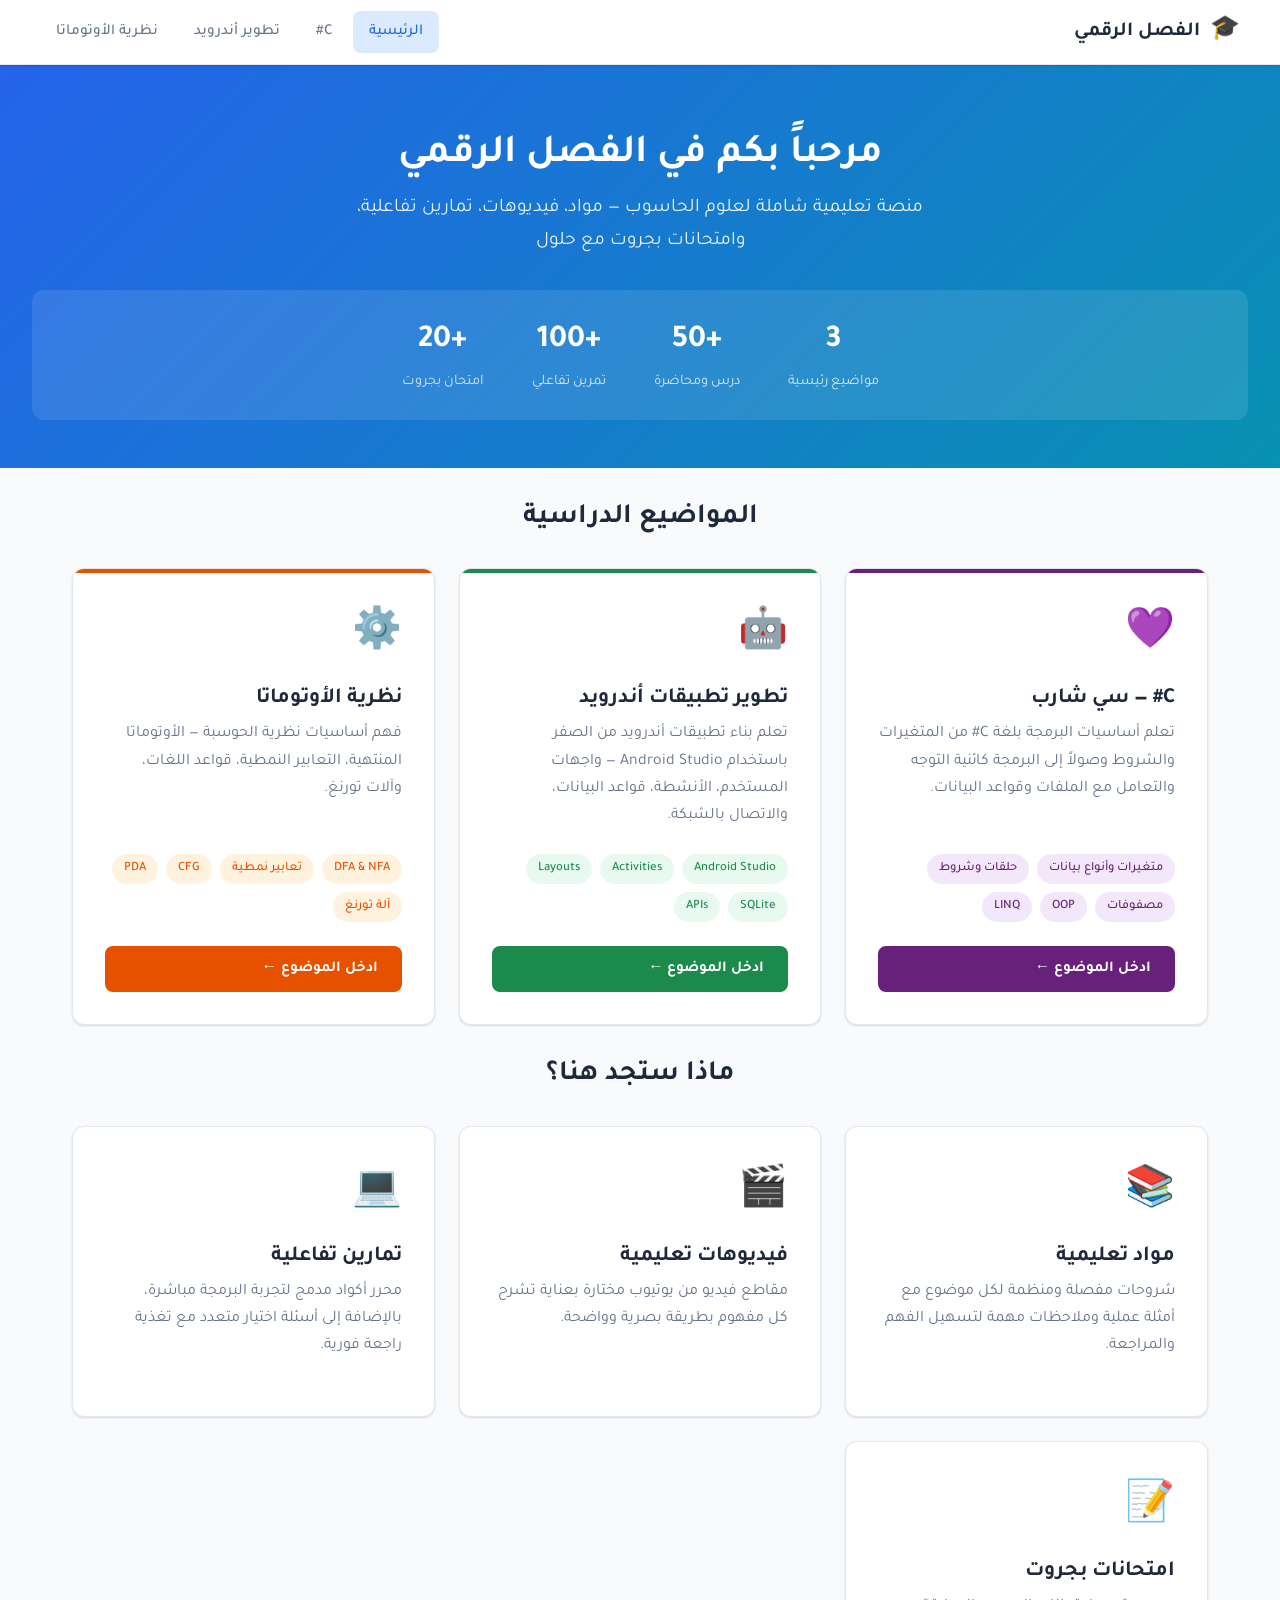
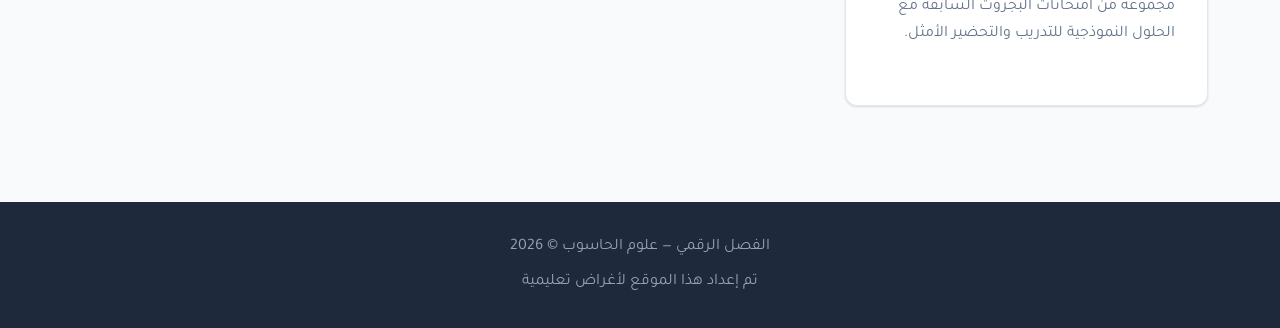
==== index.html @ 26a379bc "CS Classroom: Arabic educational platform with admin panel" ====
<!DOCTYPE html>
<html lang="ar" dir="rtl">
<head>
  <meta charset="UTF-8">
  <meta name="viewport" content="width=device-width, initial-scale=1.0">
  <title>الفصل الرقمي | علوم الحاسوب</title>
  <link href="https://fonts.googleapis.com/css2?family=Tajawal:wght@400;500;700;800&display=swap" rel="stylesheet">
  <link rel="stylesheet" href="style.css">
</head>
<body>

  <!-- Navbar -->
  <nav class="navbar">
    <div class="navbar-inner">
      <a href="index.html" class="navbar-brand">
        <span class="icon">🎓</span>
        <span>الفصل الرقمي</span>
      </a>
      <button class="menu-toggle" onclick="toggleMenu()">☰</button>
      <ul class="navbar-links">
        <li><a href="index.html" class="active">الرئيسية</a></li>
        <li><a href="csharp.html">C#</a></li>
        <li><a href="android.html">تطوير أندرويد</a></li>
        <li><a href="automata.html">نظرية الأوتوماتا</a></li>
      </ul>
    </div>
  </nav>

  <!-- Hero -->
  <section class="hero">
    <h1>مرحباً بكم في الفصل الرقمي</h1>
    <p>منصة تعليمية شاملة لعلوم الحاسوب — مواد، فيديوهات، تمارين تفاعلية، وامتحانات بجروت مع حلول</p>
    <div class="stats-bar">
      <div class="stat-item">
        <span class="stat-num">3</span>
        <span class="stat-label">مواضيع رئيسية</span>
      </div>
      <div class="stat-item">
        <span class="stat-num">+50</span>
        <span class="stat-label">درس ومحاضرة</span>
      </div>
      <div class="stat-item">
        <span class="stat-num">+100</span>
        <span class="stat-label">تمرين تفاعلي</span>
      </div>
      <div class="stat-item">
        <span class="stat-num">+20</span>
        <span class="stat-label">امتحان بجروت</span>
      </div>
    </div>
  </section>

  <!-- Subjects -->
  <div class="container">
    <h2 class="text-center mb-3">المواضيع الدراسية</h2>

    <div class="subjects-grid">

      <!-- C# Card -->
      <div class="subject-card csharp">
        <div class="card-icon">💜</div>
        <h3>C# — سي شارب</h3>
        <p>تعلم أساسيات البرمجة بلغة C# من المتغيرات والشروط وصولاً إلى البرمجة كائنية التوجه والتعامل مع الملفات وقواعد البيانات.</p>
        <div class="topics">
          <span class="topic-tag">متغيرات وأنواع بيانات</span>
          <span class="topic-tag">حلقات وشروط</span>
          <span class="topic-tag">مصفوفات</span>
          <span class="topic-tag">OOP</span>
          <span class="topic-tag">LINQ</span>
        </div>
        <a href="csharp.html" class="btn btn-csharp">ادخل الموضوع ←</a>
      </div>

      <!-- Android Card -->
      <div class="subject-card android">
        <div class="card-icon">🤖</div>
        <h3>تطوير تطبيقات أندرويد</h3>
        <p>تعلم بناء تطبيقات أندرويد من الصفر باستخدام Android Studio — واجهات المستخدم، الأنشطة، قواعد البيانات، والاتصال بالشبكة.</p>
        <div class="topics">
          <span class="topic-tag">Android Studio</span>
          <span class="topic-tag">Activities</span>
          <span class="topic-tag">Layouts</span>
          <span class="topic-tag">SQLite</span>
          <span class="topic-tag">APIs</span>
        </div>
        <a href="android.html" class="btn btn-android">ادخل الموضوع ←</a>
      </div>

      <!-- Automata Card -->
      <div class="subject-card automata">
        <div class="card-icon">⚙️</div>
        <h3>نظرية الأوتوماتا</h3>
        <p>فهم أساسيات نظرية الحوسبة — الأوتوماتا المنتهية، التعابير النمطية، قواعد اللغات، وآلات تورنغ.</p>
        <div class="topics">
          <span class="topic-tag">DFA & NFA</span>
          <span class="topic-tag">تعابير نمطية</span>
          <span class="topic-tag">CFG</span>
          <span class="topic-tag">PDA</span>
          <span class="topic-tag">آلة تورنغ</span>
        </div>
        <a href="automata.html" class="btn btn-automata">ادخل الموضوع ←</a>
      </div>

    </div>

    <!-- Quick Features Section -->
    <div class="mt-4">
      <h2 class="text-center mb-3">ماذا ستجد هنا؟</h2>
      <div class="subjects-grid">
        <div class="subject-card">
          <div class="card-icon">📚</div>
          <h3>مواد تعليمية</h3>
          <p>شروحات مفصلة ومنظمة لكل موضوع مع أمثلة عملية وملاحظات مهمة لتسهيل الفهم والمراجعة.</p>
        </div>
        <div class="subject-card">
          <div class="card-icon">🎬</div>
          <h3>فيديوهات تعليمية</h3>
          <p>مقاطع فيديو من يوتيوب مختارة بعناية تشرح كل مفهوم بطريقة بصرية وواضحة.</p>
        </div>
        <div class="subject-card">
          <div class="card-icon">💻</div>
          <h3>تمارين تفاعلية</h3>
          <p>محرر أكواد مدمج لتجربة البرمجة مباشرة، بالإضافة إلى أسئلة اختيار متعدد مع تغذية راجعة فورية.</p>
        </div>
        <div class="subject-card">
          <div class="card-icon">📝</div>
          <h3>امتحانات بجروت</h3>
          <p>مجموعة من امتحانات البجروت السابقة مع الحلول النموذجية للتدريب والتحضير الأمثل.</p>
        </div>
      </div>
    </div>
  </div>

  <!-- Footer -->
  <footer class="footer">
    <p>الفصل الرقمي — علوم الحاسوب © 2026</p>
    <p class="mt-1">تم إعداد هذا الموقع لأغراض تعليمية</p>
  </footer>

  <script src="script.js"></script>
</body>
</html>
---- style.css ----
/* ========================================
   CS Classroom - Shared Styles
   Modern & Clean Arabic RTL Design
   ======================================== */

/* --- Reset & Base --- */
*, *::before, *::after {
  box-sizing: border-box;
  margin: 0;
  padding: 0;
}

:root {
  --primary: #2563eb;
  --primary-dark: #1d4ed8;
  --primary-light: #dbeafe;
  --accent: #0891b2;
  --accent-light: #cffafe;
  --bg: #f8fafc;
  --bg-card: #ffffff;
  --text: #1e293b;
  --text-light: #64748b;
  --text-lighter: #94a3b8;
  --border: #e2e8f0;
  --success: #16a34a;
  --success-light: #dcfce7;
  --error: #dc2626;
  --error-light: #fee2e2;
  --warning: #f59e0b;
  --warning-light: #fef3c7;
  --radius: 12px;
  --radius-sm: 8px;
  --shadow: 0 1px 3px rgba(0,0,0,0.08), 0 1px 2px rgba(0,0,0,0.06);
  --shadow-md: 0 4px 6px rgba(0,0,0,0.07), 0 2px 4px rgba(0,0,0,0.06);
  --shadow-lg: 0 10px 25px rgba(0,0,0,0.08), 0 4px 10px rgba(0,0,0,0.04);
  --transition: 0.25s ease;

  /* Subject colors */
  --csharp: #68217a;
  --csharp-light: #f3e8f9;
  --android: #3ddc84;
  --android-dark: #1b8a4a;
  --android-light: #e8faf0;
  --automata: #e65100;
  --automata-light: #fff3e0;
}

html {
  font-size: 16px;
  scroll-behavior: smooth;
}

body {
  font-family: 'Tajawal', 'Segoe UI', Tahoma, sans-serif;
  background: var(--bg);
  color: var(--text);
  direction: rtl;
  text-align: right;
  line-height: 1.7;
  min-height: 100vh;
}

a { color: var(--primary); text-decoration: none; transition: color var(--transition); }
a:hover { color: var(--primary-dark); }

img { max-width: 100%; height: auto; }

/* --- Typography --- */
h1, h2, h3, h4 {
  font-weight: 700;
  line-height: 1.3;
  color: var(--text);
}
h1 { font-size: 2.25rem; }
h2 { font-size: 1.75rem; }
h3 { font-size: 1.35rem; }
h4 { font-size: 1.1rem; }

/* --- Navbar --- */
.navbar {
  background: #fff;
  border-bottom: 1px solid var(--border);
  padding: 0 2rem;
  position: sticky;
  top: 0;
  z-index: 100;
  box-shadow: var(--shadow);
}
.navbar-inner {
  max-width: 1200px;
  margin: 0 auto;
  display: flex;
  align-items: center;
  justify-content: space-between;
  height: 64px;
}
.navbar-brand {
  display: flex;
  align-items: center;
  gap: 10px;
  font-size: 1.25rem;
  font-weight: 700;
  color: var(--text);
}
.navbar-brand .icon {
  font-size: 1.5rem;
}
.navbar-links {
  display: flex;
  gap: 0.25rem;
  list-style: none;
}
.navbar-links a {
  display: block;
  padding: 0.5rem 1rem;
  border-radius: var(--radius-sm);
  color: var(--text-light);
  font-weight: 500;
  font-size: 0.95rem;
  transition: all var(--transition);
}
.navbar-links a:hover,
.navbar-links a.active {
  background: var(--primary-light);
  color: var(--primary);
}

/* Mobile menu */
.menu-toggle {
  display: none;
  background: none;
  border: none;
  font-size: 1.5rem;
  cursor: pointer;
  padding: 0.5rem;
  color: var(--text);
}

@media (max-width: 768px) {
  .menu-toggle { display: block; }
  .navbar-links {
    display: none;
    position: absolute;
    top: 64px;
    right: 0;
    left: 0;
    background: #fff;
    flex-direction: column;
    padding: 1rem;
    border-bottom: 1px solid var(--border);
    box-shadow: var(--shadow-md);
  }
  .navbar-links.open { display: flex; }
  .navbar-links a { padding: 0.75rem 1rem; }
}

/* --- Hero Section --- */
.hero {
  text-align: center;
  padding: 4rem 2rem 3rem;
  background: linear-gradient(135deg, var(--primary) 0%, var(--accent) 100%);
  color: #fff;
}
.hero h1 {
  color: #fff;
  font-size: 2.5rem;
  margin-bottom: 0.75rem;
}
.hero p {
  font-size: 1.2rem;
  opacity: 0.9;
  max-width: 600px;
  margin: 0 auto;
}

/* Subject-specific hero colors */
.hero-csharp { background: linear-gradient(135deg, var(--csharp) 0%, #9333ea 100%); }
.hero-android { background: linear-gradient(135deg, #1b8a4a 0%, #059669 100%); }
.hero-automata { background: linear-gradient(135deg, var(--automata) 0%, #d97706 100%); }

/* --- Container --- */
.container {
  max-width: 1200px;
  margin: 0 auto;
  padding: 2rem;
}

/* --- Subject Cards (Home Page) --- */
.subjects-grid {
  display: grid;
  grid-template-columns: repeat(auto-fit, minmax(320px, 1fr));
  gap: 1.5rem;
  margin-top: 2rem;
}

.subject-card {
  background: var(--bg-card);
  border-radius: var(--radius);
  padding: 2rem;
  box-shadow: var(--shadow);
  border: 1px solid var(--border);
  transition: all var(--transition);
  display: flex;
  flex-direction: column;
  position: relative;
  overflow: hidden;
}
.subject-card::before {
  content: '';
  position: absolute;
  top: 0;
  right: 0;
  left: 0;
  height: 4px;
}
.subject-card.csharp::before { background: var(--csharp); }
.subject-card.android::before { background: var(--android-dark); }
.subject-card.automata::before { background: var(--automata); }

.subject-card:hover {
  transform: translateY(-4px);
  box-shadow: var(--shadow-lg);
}
.subject-card .card-icon {
  font-size: 2.5rem;
  margin-bottom: 1rem;
}
.subject-card h3 {
  margin-bottom: 0.5rem;
}
.subject-card p {
  color: var(--text-light);
  margin-bottom: 1.5rem;
  flex-grow: 1;
}
.subject-card .topics {
  display: flex;
  flex-wrap: wrap;
  gap: 0.5rem;
  margin-bottom: 1.5rem;
}
.subject-card .topic-tag {
  padding: 0.25rem 0.75rem;
  border-radius: 20px;
  font-size: 0.8rem;
  font-weight: 500;
}
.csharp .topic-tag { background: var(--csharp-light); color: var(--csharp); }
.android .topic-tag { background: var(--android-light); color: var(--android-dark); }
.automata .topic-tag { background: var(--automata-light); color: var(--automata); }

.btn {
  display: inline-flex;
  align-items: center;
  gap: 0.5rem;
  padding: 0.65rem 1.5rem;
  border-radius: var(--radius-sm);
  font-weight: 600;
  font-size: 0.95rem;
  border: none;
  cursor: pointer;
  transition: all var(--transition);
  font-family: inherit;
}
.btn-primary {
  background: var(--primary);
  color: #fff;
}
.btn-primary:hover {
  background: var(--primary-dark);
  color: #fff;
}
.btn-csharp { background: var(--csharp); color: #fff; }
.btn-csharp:hover { background: #7c3aed; color: #fff; }
.btn-android { background: var(--android-dark); color: #fff; }
.btn-android:hover { background: #059669; color: #fff; }
.btn-automata { background: var(--automata); color: #fff; }
.btn-automata:hover { background: #d97706; color: #fff; }

.btn-outline {
  background: transparent;
  border: 2px solid var(--border);
  color: var(--text);
}
.btn-outline:hover {
  border-color: var(--primary);
  color: var(--primary);
}

/* --- Section Tabs (Subject pages) --- */
.section-tabs {
  display: flex;
  gap: 0.25rem;
  background: var(--bg-card);
  border-radius: var(--radius);
  padding: 0.35rem;
  box-shadow: var(--shadow);
  border: 1px solid var(--border);
  margin-bottom: 2rem;
  overflow-x: auto;
}
.section-tabs button {
  flex: 1;
  padding: 0.75rem 1.25rem;
  border: none;
  background: transparent;
  border-radius: var(--radius-sm);
  font-family: inherit;
  font-weight: 600;
  font-size: 0.95rem;
  color: var(--text-light);
  cursor: pointer;
  transition: all var(--transition);
  white-space: nowrap;
}
.section-tabs button:hover {
  color: var(--text);
  background: var(--bg);
}
.section-tabs button.active {
  background: var(--primary);
  color: #fff;
  box-shadow: var(--shadow);
}

/* Subject-specific active tab */
.tabs-csharp button.active { background: var(--csharp); }
.tabs-android button.active { background: var(--android-dark); }
.tabs-automata button.active { background: var(--automata); }

/* --- Tab Content --- */
.tab-content { display: none; }
.tab-content.active { display: block; animation: fadeIn 0.3s ease; }

@keyframes fadeIn {
  from { opacity: 0; transform: translateY(8px); }
  to { opacity: 1; transform: translateY(0); }
}

/* --- Material Cards --- */
.lessons-list {
  display: flex;
  flex-direction: column;
  gap: 1rem;
}

.lesson-card {
  background: var(--bg-card);
  border: 1px solid var(--border);
  border-radius: var(--radius);
  padding: 1.5rem;
  display: flex;
  align-items: flex-start;
  gap: 1rem;
  transition: all var(--transition);
  box-shadow: var(--shadow);
}
.lesson-card:hover {
  box-shadow: var(--shadow-md);
  border-color: var(--primary-light);
}
.lesson-num {
  width: 40px;
  height: 40px;
  border-radius: 50%;
  background: var(--primary-light);
  color: var(--primary);
  display: flex;
  align-items: center;
  justify-content: center;
  font-weight: 700;
  flex-shrink: 0;
}
.lesson-card h4 { margin-bottom: 0.25rem; }
.lesson-card p { color: var(--text-light); font-size: 0.9rem; }
.lesson-tags {
  display: flex;
  gap: 0.5rem;
  margin-top: 0.5rem;
  flex-wrap: wrap;
}
.tag {
  font-size: 0.75rem;
  padding: 0.15rem 0.6rem;
  border-radius: 20px;
  background: var(--bg);
  color: var(--text-light);
  border: 1px solid var(--border);
}

/* --- Video Grid --- */
.video-grid {
  display: grid;
  grid-template-columns: repeat(auto-fill, minmax(340px, 1fr));
  gap: 1.5rem;
}
.video-card {
  background: var(--bg-card);
  border-radius: var(--radius);
  overflow: hidden;
  border: 1px solid var(--border);
  box-shadow: var(--shadow);
  transition: all var(--transition);
}
.video-card:hover {
  box-shadow: var(--shadow-lg);
  transform: translateY(-2px);
}
.video-card .video-placeholder {
  width: 100%;
  aspect-ratio: 16/9;
  background: #1e293b;
  display: flex;
  align-items: center;
  justify-content: center;
  color: #fff;
  font-size: 3rem;
  position: relative;
}
.video-card .video-placeholder img {
  width: 100%;
  height: 100%;
  object-fit: cover;
}
.video-card .video-info {
  padding: 1rem 1.25rem;
}
.video-card .video-info h4 { margin-bottom: 0.25rem; font-size: 1rem; }
.video-card .video-info p { color: var(--text-light); font-size: 0.85rem; }
.video-card .video-duration {
  position: absolute;
  bottom: 8px;
  left: 8px;
  background: rgba(0,0,0,0.8);
  color: #fff;
  padding: 0.15rem 0.5rem;
  border-radius: 4px;
  font-size: 0.8rem;
}

/* --- Exercises --- */
.exercise-card {
  background: var(--bg-card);
  border: 1px solid var(--border);
  border-radius: var(--radius);
  padding: 1.5rem;
  margin-bottom: 1.5rem;
  box-shadow: var(--shadow);
}
.exercise-card h4 {
  margin-bottom: 0.75rem;
  display: flex;
  align-items: center;
  gap: 0.5rem;
}
.exercise-difficulty {
  font-size: 0.75rem;
  padding: 0.15rem 0.6rem;
  border-radius: 20px;
  font-weight: 600;
}
.diff-easy { background: var(--success-light); color: var(--success); }
.diff-medium { background: var(--warning-light); color: var(--warning); }
.diff-hard { background: var(--error-light); color: var(--error); }

.exercise-card .description {
  color: var(--text-light);
  margin-bottom: 1rem;
}

/* Code Editor */
.code-editor-wrapper {
  border: 1px solid var(--border);
  border-radius: var(--radius-sm);
  overflow: hidden;
  margin-bottom: 1rem;
}
.code-editor-header {
  background: #1e293b;
  color: #94a3b8;
  padding: 0.5rem 1rem;
  font-size: 0.8rem;
  display: flex;
  justify-content: space-between;
  align-items: center;
}
.code-editor {
  width: 100%;
  min-height: 180px;
  padding: 1rem;
  background: #0f172a;
  color: #e2e8f0;
  border: none;
  font-family: 'Courier New', monospace;
  font-size: 0.9rem;
  line-height: 1.6;
  resize: vertical;
  direction: ltr;
  text-align: left;
  tab-size: 4;
}
.code-editor:focus {
  outline: none;
}
.code-output {
  background: #1e293b;
  color: #a3e635;
  padding: 1rem;
  font-family: 'Courier New', monospace;
  font-size: 0.85rem;
  min-height: 60px;
  border-top: 1px solid #334155;
  direction: ltr;
  text-align: left;
  white-space: pre-wrap;
}

.btn-run {
  background: var(--success);
  color: #fff;
  padding: 0.5rem 1.25rem;
  border: none;
  border-radius: var(--radius-sm);
  font-family: inherit;
  font-weight: 600;
  cursor: pointer;
  font-size: 0.9rem;
  transition: all var(--transition);
}
.btn-run:hover { background: #15803d; }

.btn-reset {
  background: var(--text-lighter);
  color: #fff;
  padding: 0.5rem 1.25rem;
  border: none;
  border-radius: var(--radius-sm);
  font-family: inherit;
  font-weight: 600;
  cursor: pointer;
  font-size: 0.9rem;
  transition: all var(--transition);
  margin-right: 0.5rem;
}
.btn-reset:hover { background: var(--text-light); }

/* --- Quiz --- */
.quiz-container {
  margin-top: 1rem;
}
.quiz-question {
  background: var(--bg-card);
  border: 1px solid var(--border);
  border-radius: var(--radius);
  padding: 1.5rem;
  margin-bottom: 1rem;
  box-shadow: var(--shadow);
}
.quiz-question h4 {
  margin-bottom: 1rem;
}
.quiz-options {
  display: flex;
  flex-direction: column;
  gap: 0.5rem;
}
.quiz-option {
  padding: 0.75rem 1rem;
  border: 2px solid var(--border);
  border-radius: var(--radius-sm);
  cursor: pointer;
  transition: all var(--transition);
  display: flex;
  align-items: center;
  gap: 0.75rem;
  font-size: 0.95rem;
}
.quiz-option:hover {
  border-color: var(--primary);
  background: var(--primary-light);
}
.quiz-option.correct {
  border-color: var(--success);
  background: var(--success-light);
}
.quiz-option.wrong {
  border-color: var(--error);
  background: var(--error-light);
}
.quiz-option .option-letter {
  width: 28px;
  height: 28px;
  border-radius: 50%;
  background: var(--bg);
  display: flex;
  align-items: center;
  justify-content: center;
  font-weight: 700;
  font-size: 0.85rem;
  flex-shrink: 0;
  border: 1px solid var(--border);
}
.quiz-feedback {
  margin-top: 0.75rem;
  padding: 0.75rem 1rem;
  border-radius: var(--radius-sm);
  font-weight: 500;
  display: none;
}
.quiz-feedback.show { display: block; }
.quiz-feedback.correct { background: var(--success-light); color: var(--success); }
.quiz-feedback.wrong { background: var(--error-light); color: var(--error); }

/* Quiz Score */
.quiz-score {
  text-align: center;
  padding: 2rem;
  background: var(--primary-light);
  border-radius: var(--radius);
  margin-top: 1.5rem;
  display: none;
}
.quiz-score.show { display: block; }
.quiz-score .score-number {
  font-size: 3rem;
  font-weight: 700;
  color: var(--primary);
}
.btn-check-quiz {
  background: var(--primary);
  color: #fff;
  padding: 0.75rem 2rem;
  border: none;
  border-radius: var(--radius-sm);
  font-family: inherit;
  font-weight: 600;
  cursor: pointer;
  font-size: 1rem;
  margin-top: 1rem;
  transition: all var(--transition);
}
.btn-check-quiz:hover { background: var(--primary-dark); }

/* --- Exams Section --- */
.exams-grid {
  display: grid;
  grid-template-columns: repeat(auto-fill, minmax(280px, 1fr));
  gap: 1.5rem;
}
.exam-card {
  background: var(--bg-card);
  border: 1px solid var(--border);
  border-radius: var(--radius);
  padding: 1.5rem;
  box-shadow: var(--shadow);
  transition: all var(--transition);
}
.exam-card:hover {
  box-shadow: var(--shadow-md);
}
.exam-card .exam-year {
  font-size: 2rem;
  font-weight: 700;
  color: var(--primary);
  margin-bottom: 0.5rem;
}
.exam-card .exam-meta {
  color: var(--text-light);
  font-size: 0.9rem;
  margin-bottom: 1rem;
}
.exam-card .exam-links {
  display: flex;
  gap: 0.5rem;
}
.exam-card .exam-links a {
  padding: 0.4rem 1rem;
  border-radius: var(--radius-sm);
  font-size: 0.85rem;
  font-weight: 600;
  border: 1px solid var(--border);
  transition: all var(--transition);
}
.exam-card .exam-links a:hover {
  background: var(--primary-light);
  border-color: var(--primary);
}

/* --- Footer --- */
.footer {
  background: #1e293b;
  color: #94a3b8;
  padding: 2rem;
  text-align: center;
  margin-top: 4rem;
}
.footer a { color: #dbeafe; }
.footer a:hover { color: #fff; }

/* --- Stats Bar (Home) --- */
.stats-bar {
  display: flex;
  justify-content: center;
  gap: 3rem;
  padding: 1.5rem 2rem;
  background: rgba(255,255,255,0.1);
  border-radius: var(--radius);
  margin-top: 2rem;
}
.stat-item {
  text-align: center;
}
.stat-item .stat-num {
  font-size: 2rem;
  font-weight: 700;
  display: block;
}
.stat-item .stat-label {
  font-size: 0.9rem;
  opacity: 0.8;
}

/* --- Breadcrumb --- */
.breadcrumb {
  padding: 1rem 0;
  font-size: 0.9rem;
  color: var(--text-light);
}
.breadcrumb a { color: var(--text-light); }
.breadcrumb a:hover { color: var(--primary); }
.breadcrumb span { margin: 0 0.5rem; }

/* --- Utilities --- */
.text-center { text-align: center; }
.mt-1 { margin-top: 0.5rem; }
.mt-2 { margin-top: 1rem; }
.mt-3 { margin-top: 1.5rem; }
.mt-4 { margin-top: 2rem; }
.mb-2 { margin-bottom: 1rem; }
.mb-3 { margin-bottom: 1.5rem; }

/* Responsive */
@media (max-width: 768px) {
  .hero h1 { font-size: 1.75rem; }
  .hero p { font-size: 1rem; }
  .container { padding: 1rem; }
  .stats-bar { flex-direction: column; gap: 1rem; }
  .section-tabs { flex-wrap: nowrap; }
  .video-grid { grid-template-columns: 1fr; }
  .subjects-grid { grid-template-columns: 1fr; }
  .exams-grid { grid-template-columns: 1fr; }
}

@media (max-width: 480px) {
  h1 { font-size: 1.5rem; }
  h2 { font-size: 1.35rem; }
  .lesson-card { flex-direction: column; }
}
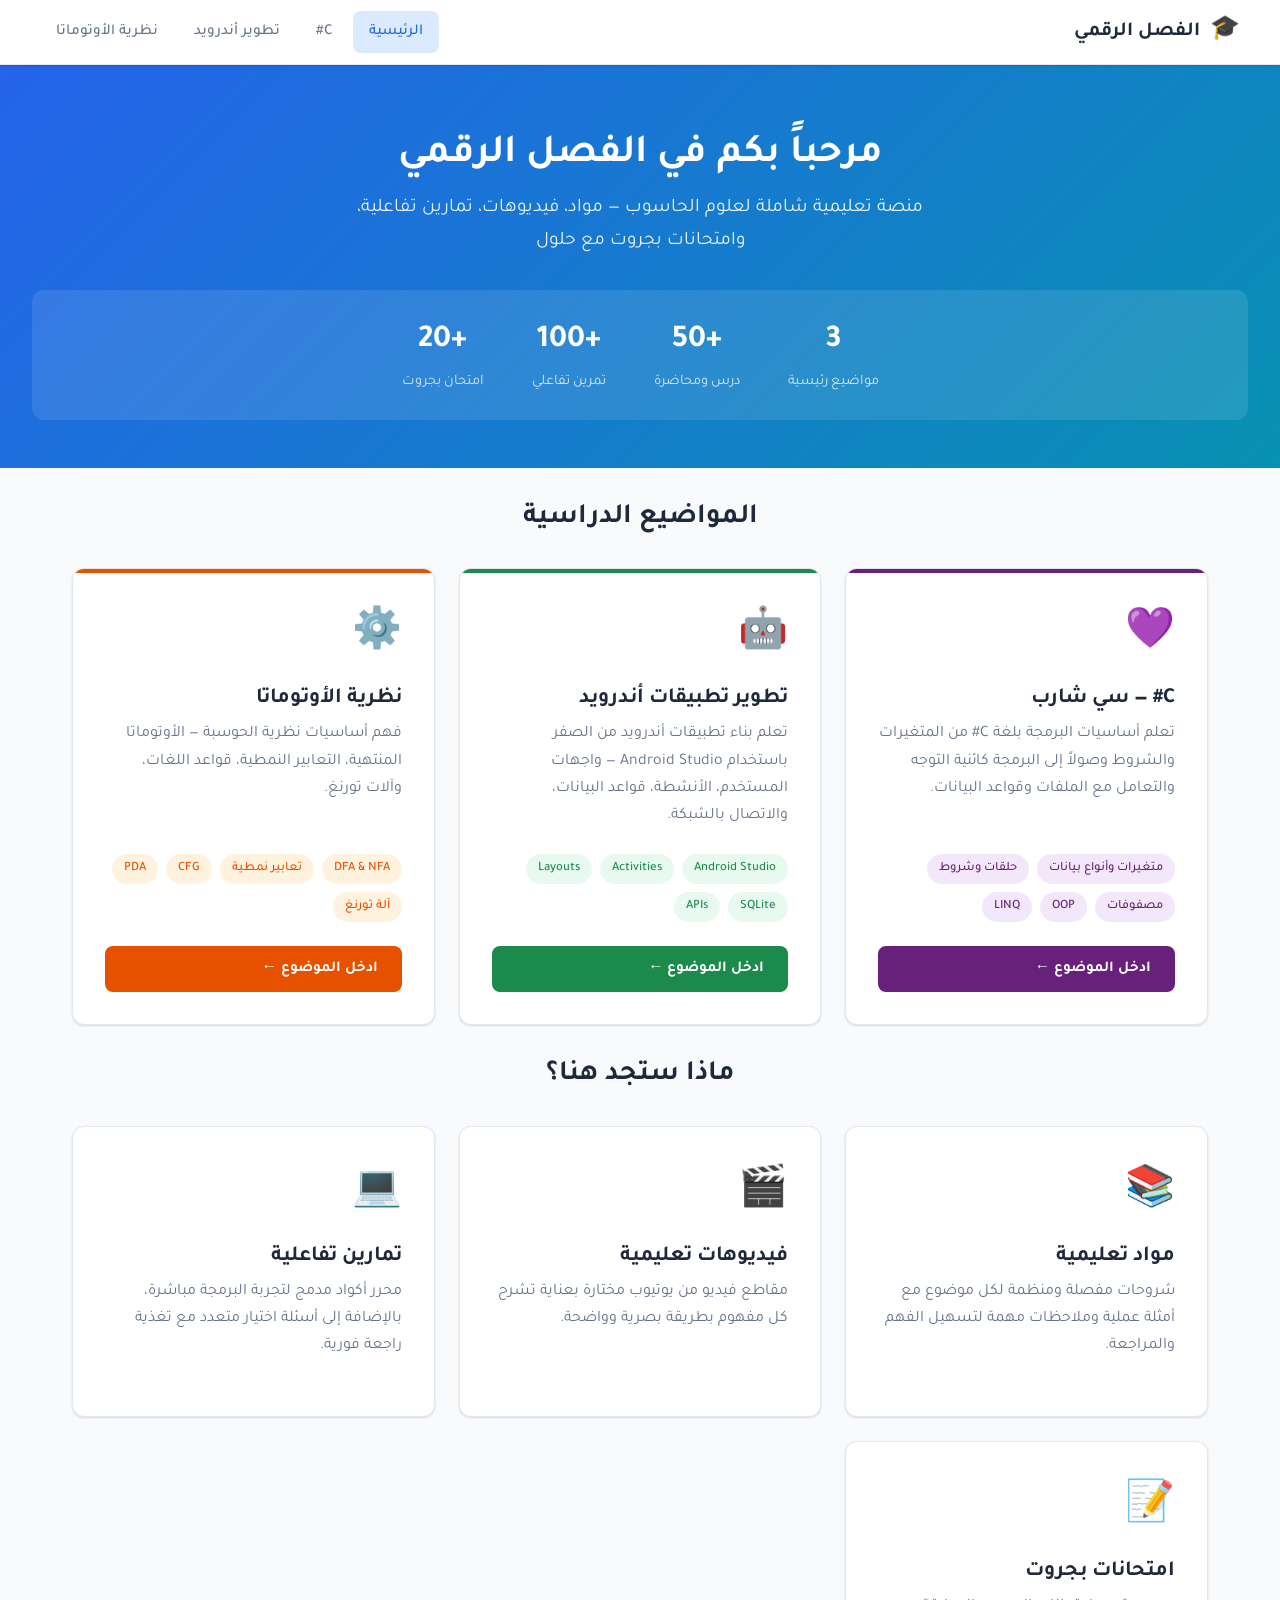
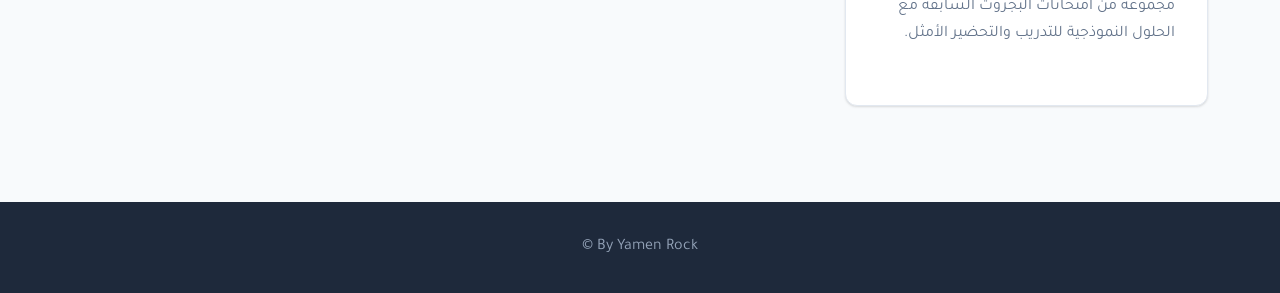
==== commit 5b818bf6: "Update footer to By Yamen Rock ©" ====
--- a/index.html
+++ b/index.html
@@ -133,8 +133,7 @@
 
   <!-- Footer -->
   <footer class="footer">
-    <p>الفصل الرقمي — علوم الحاسوب © 2026</p>
-    <p class="mt-1">تم إعداد هذا الموقع لأغراض تعليمية</p>
+    <p>By Yamen Rock ©</p>
   </footer>
 
   <script src="script.js"></script>
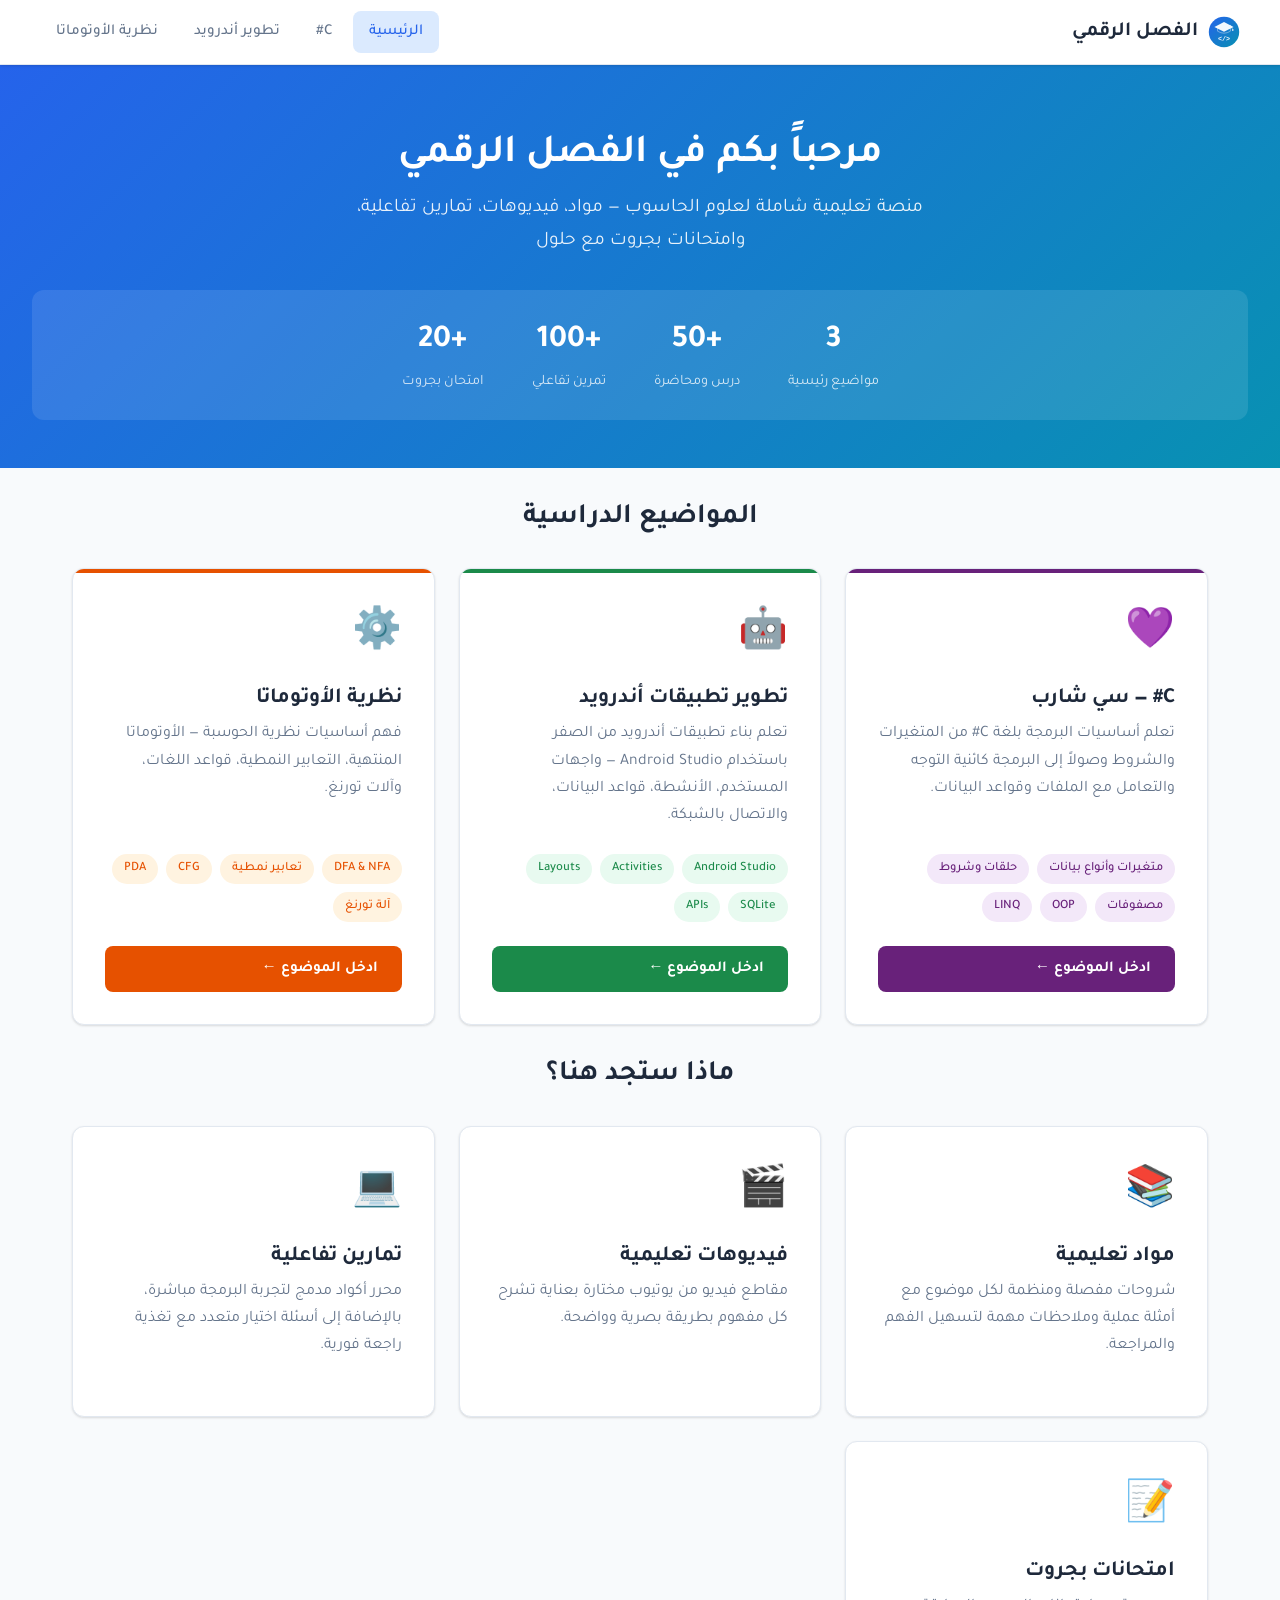
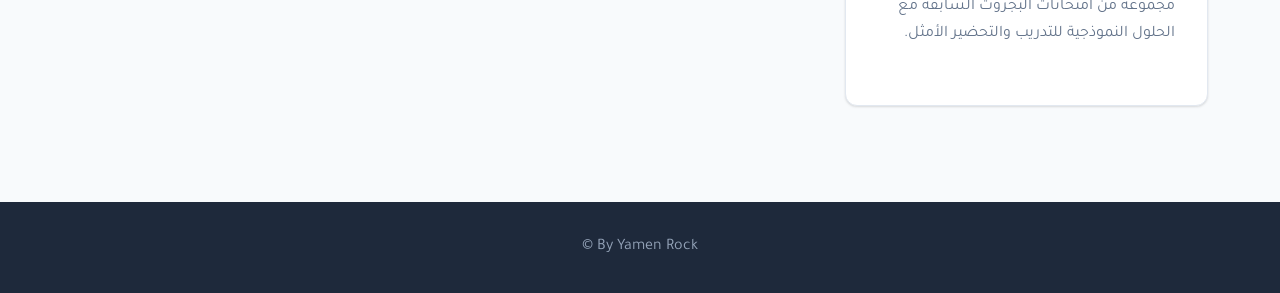
==== commit ed743fb2: "Add logo, favicon, and update footer" ====
--- a/index.html
+++ b/index.html
@@ -4,6 +4,8 @@
   <meta charset="UTF-8">
   <meta name="viewport" content="width=device-width, initial-scale=1.0">
   <title>الفصل الرقمي | علوم الحاسوب</title>
+  <link rel="icon" href="favicon.ico" type="image/x-icon">
+  <link rel="apple-touch-icon" href="apple-touch-icon.png">
   <link href="https://fonts.googleapis.com/css2?family=Tajawal:wght@400;500;700;800&display=swap" rel="stylesheet">
   <link rel="stylesheet" href="style.css">
 </head>
@@ -13,7 +15,7 @@
   <nav class="navbar">
     <div class="navbar-inner">
       <a href="index.html" class="navbar-brand">
-        <span class="icon">🎓</span>
+        <img src="logo.svg" alt="logo" style="width:32px;height:32px;">
         <span>الفصل الرقمي</span>
       </a>
       <button class="menu-toggle" onclick="toggleMenu()">☰</button>
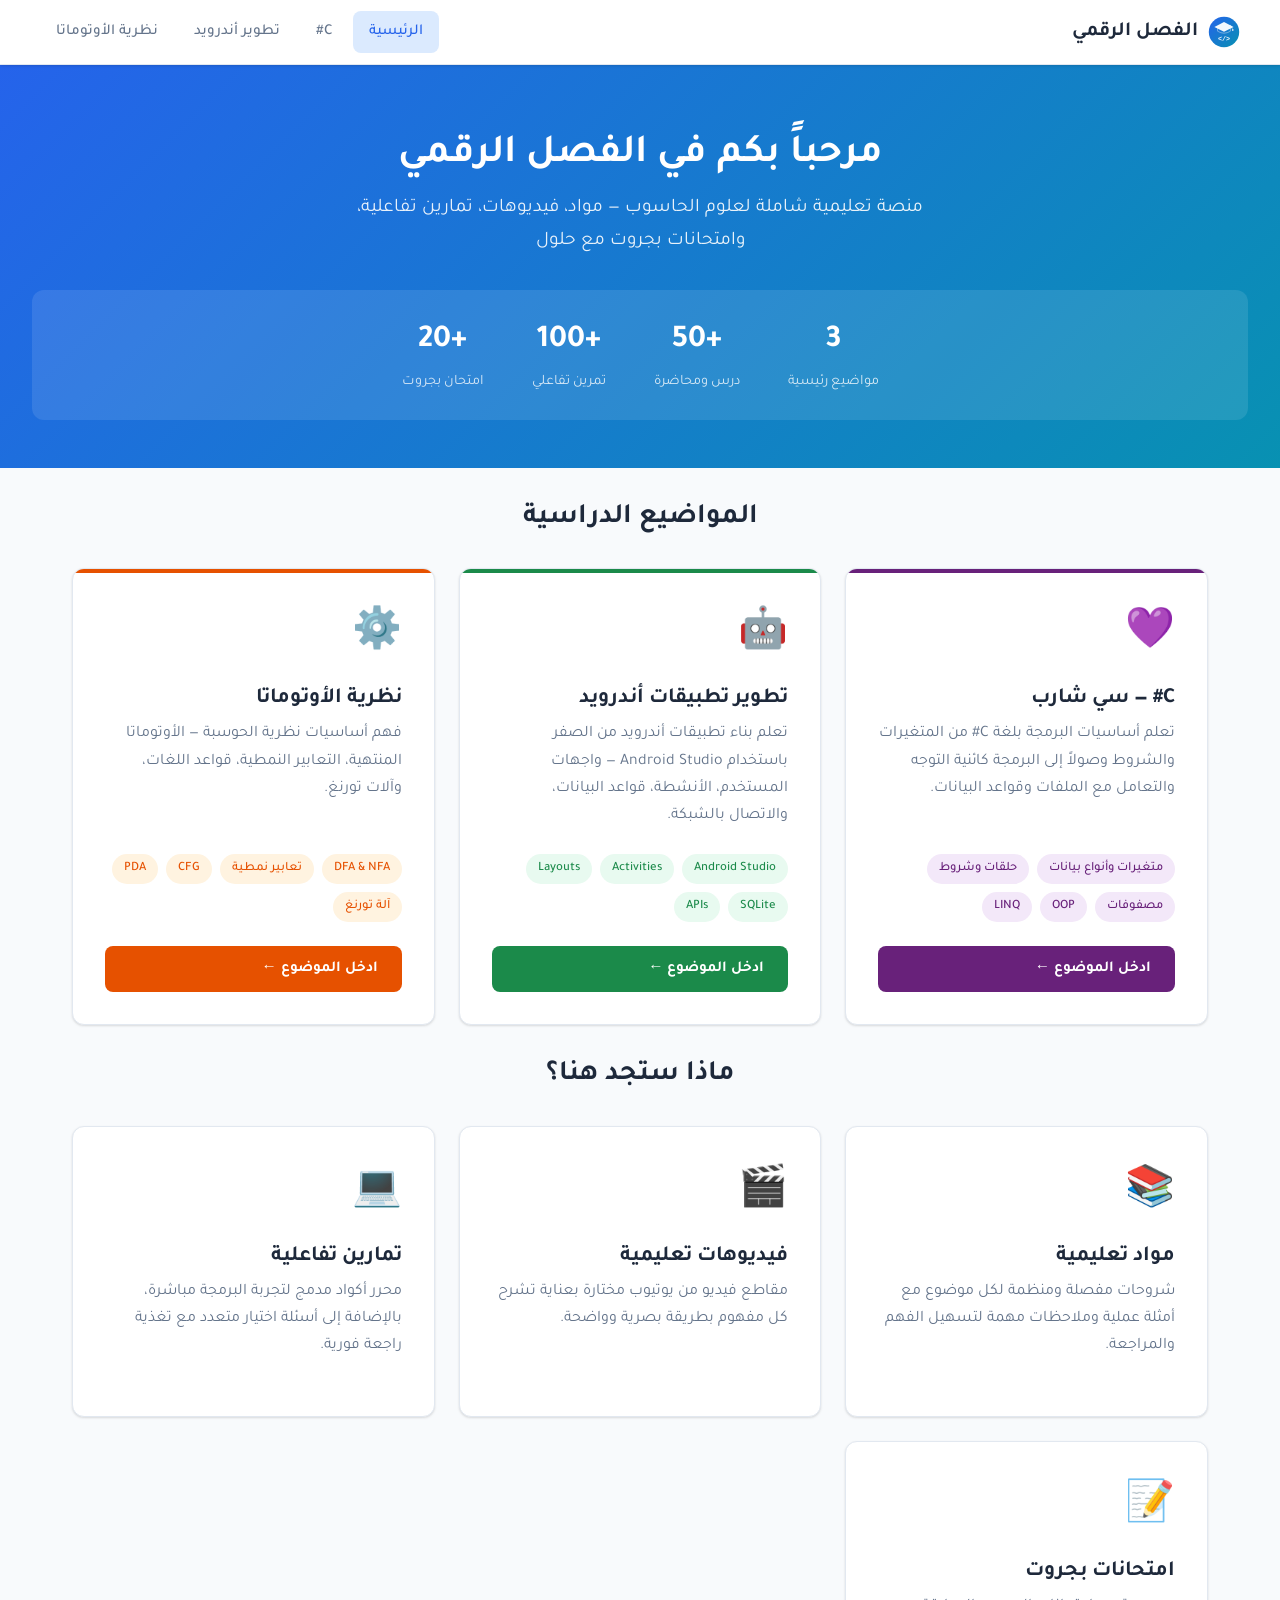
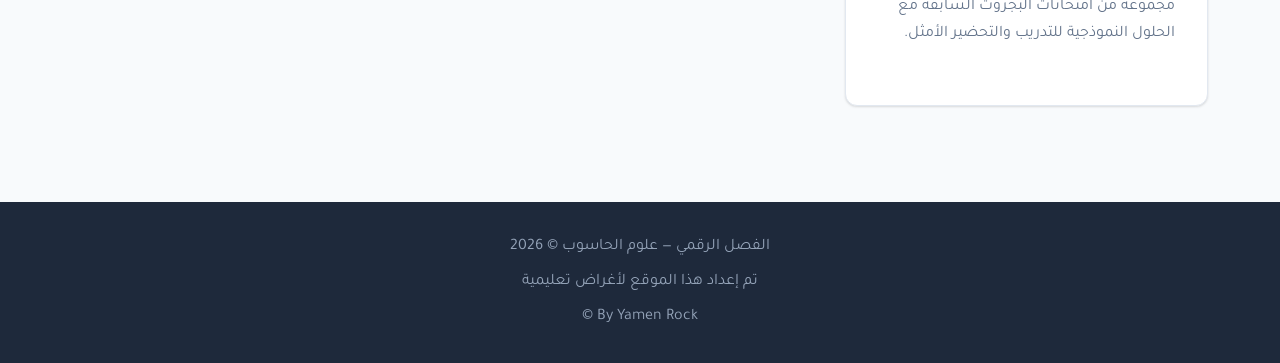
==== commit e235b2d6: "Add logo, favicon, restore footer with credit line" ====
--- a/index.html
+++ b/index.html
@@ -135,7 +135,9 @@
 
   <!-- Footer -->
   <footer class="footer">
-    <p>By Yamen Rock ©</p>
+    <p>الفصل الرقمي — علوم الحاسوب © 2026</p>
+    <p class="mt-1">تم إعداد هذا الموقع لأغراض تعليمية</p>
+    <p class="mt-1">By Yamen Rock ©</p>
   </footer>
 
   <script src="script.js"></script>
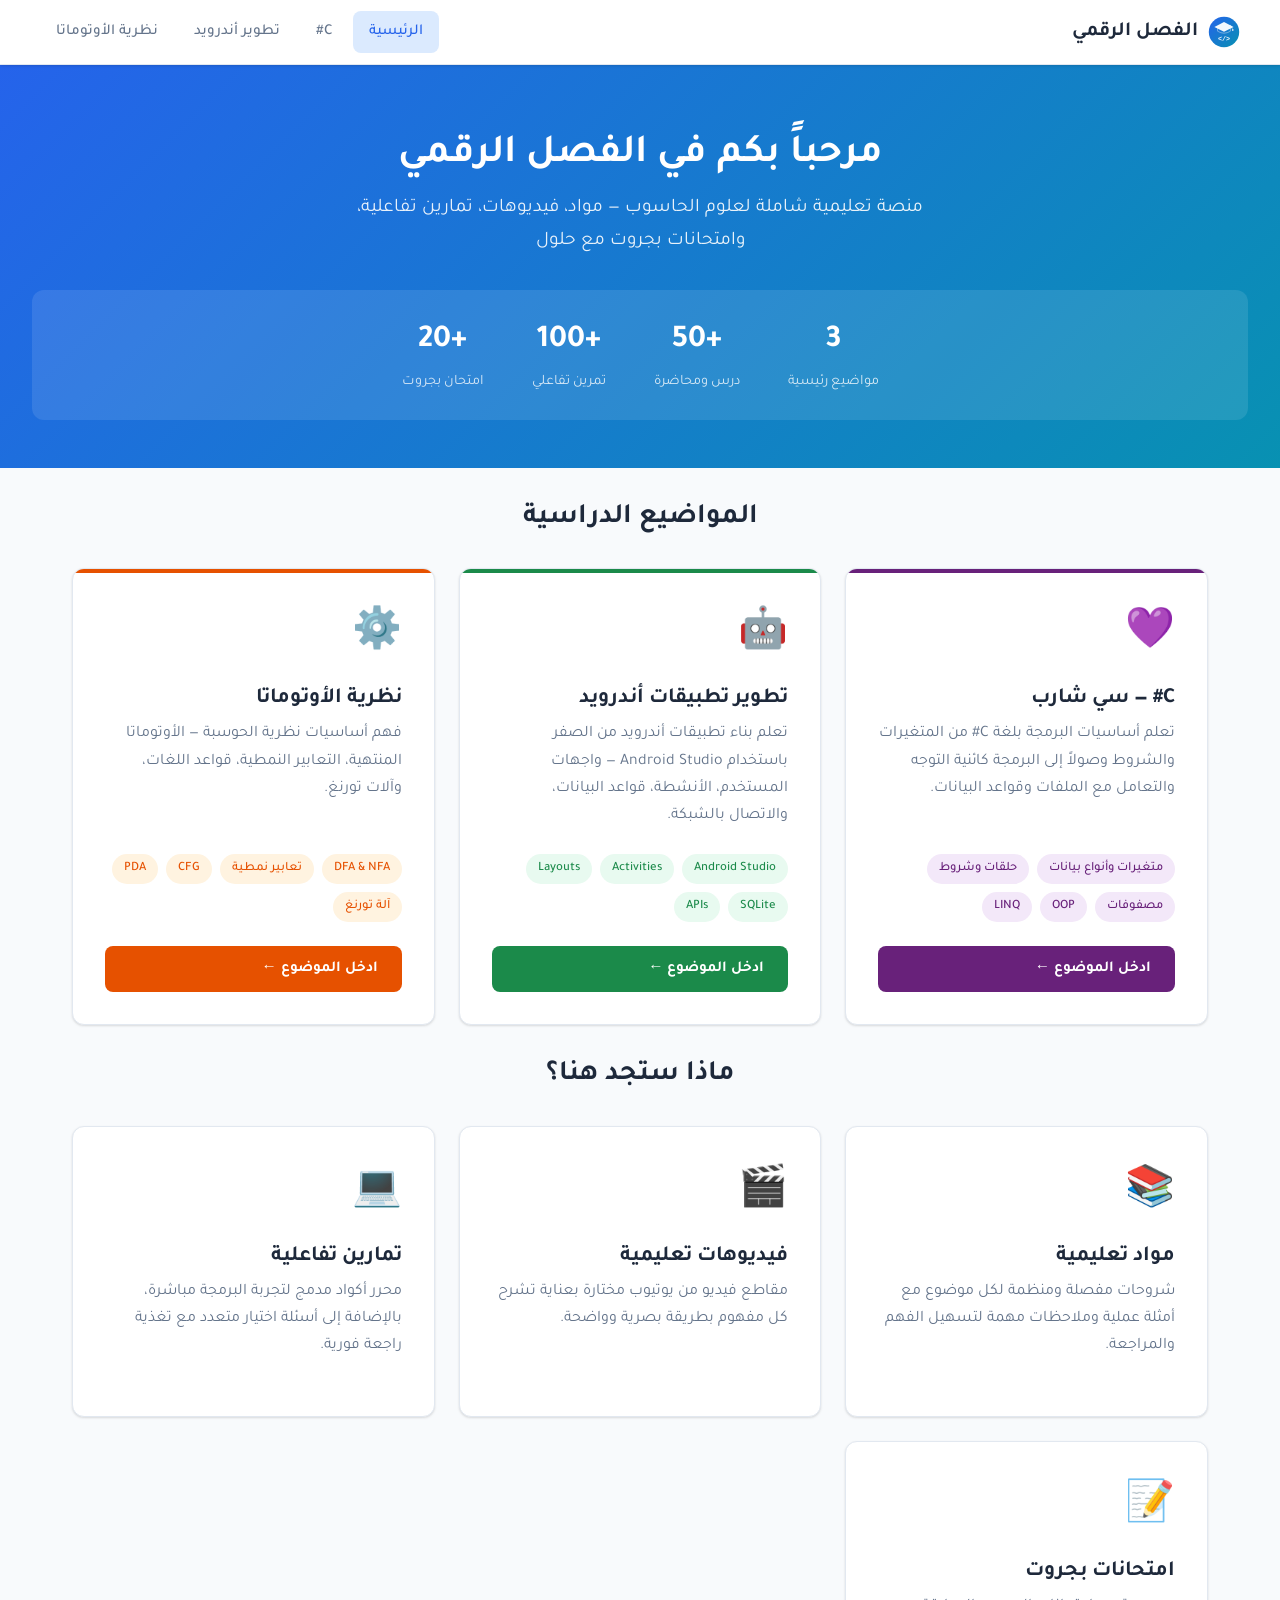
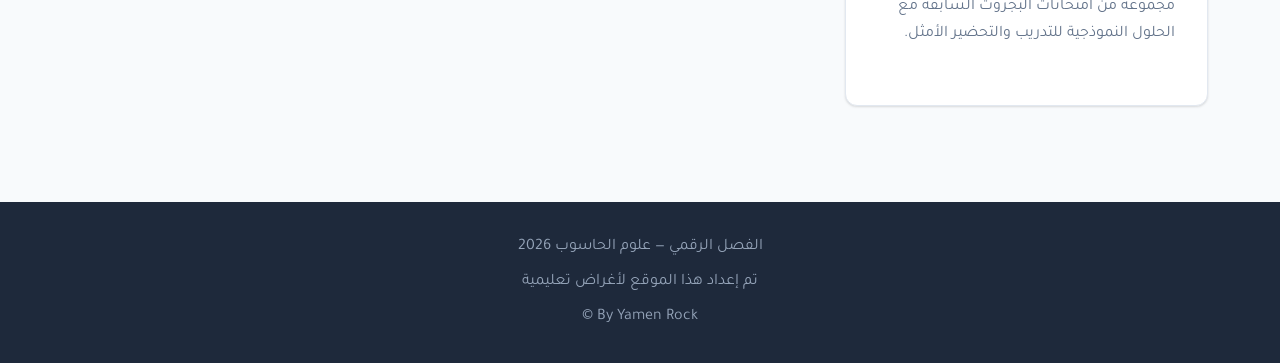
==== commit e9cadde0: "Remove admin from public site, fix footer" ====
--- a/index.html
+++ b/index.html
@@ -135,7 +135,7 @@
 
   <!-- Footer -->
   <footer class="footer">
-    <p>الفصل الرقمي — علوم الحاسوب © 2026</p>
+    <p>الفصل الرقمي — علوم الحاسوب 2026</p>
     <p class="mt-1">تم إعداد هذا الموقع لأغراض تعليمية</p>
     <p class="mt-1">By Yamen Rock ©</p>
   </footer>
